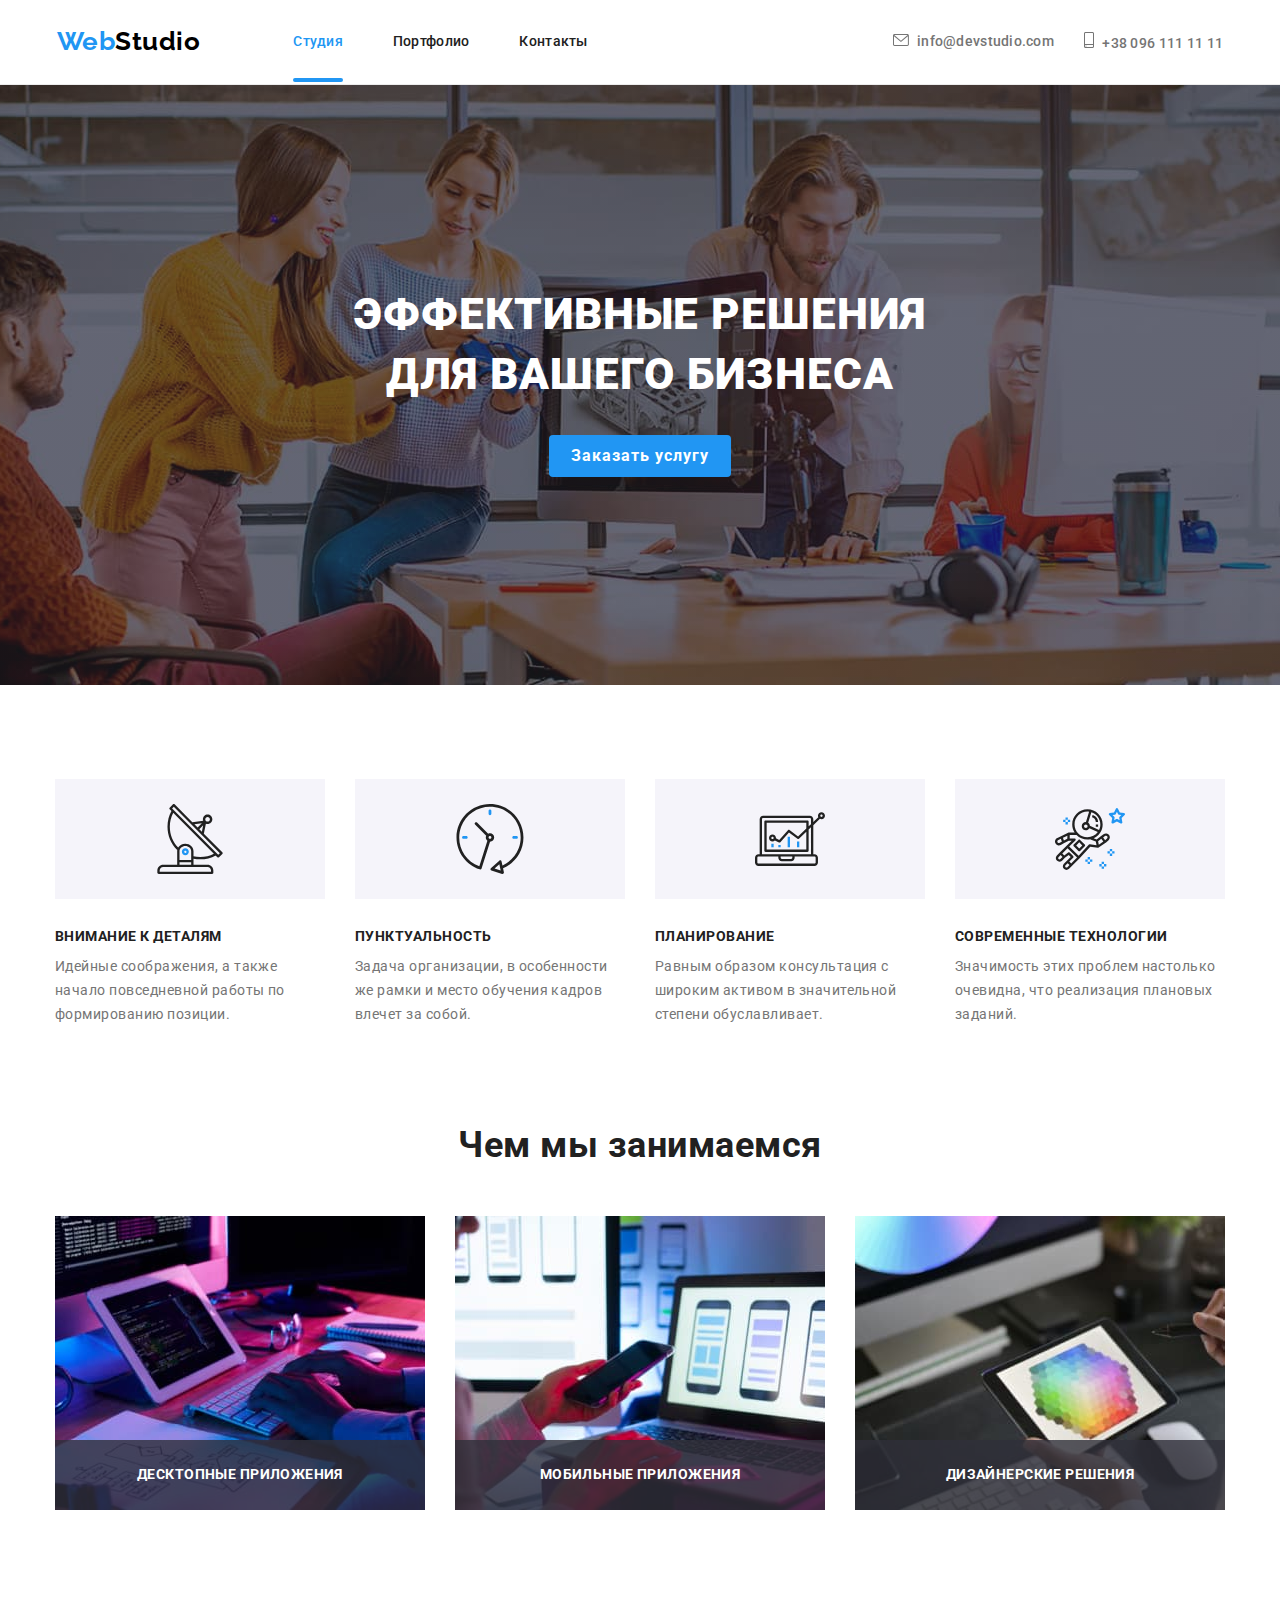
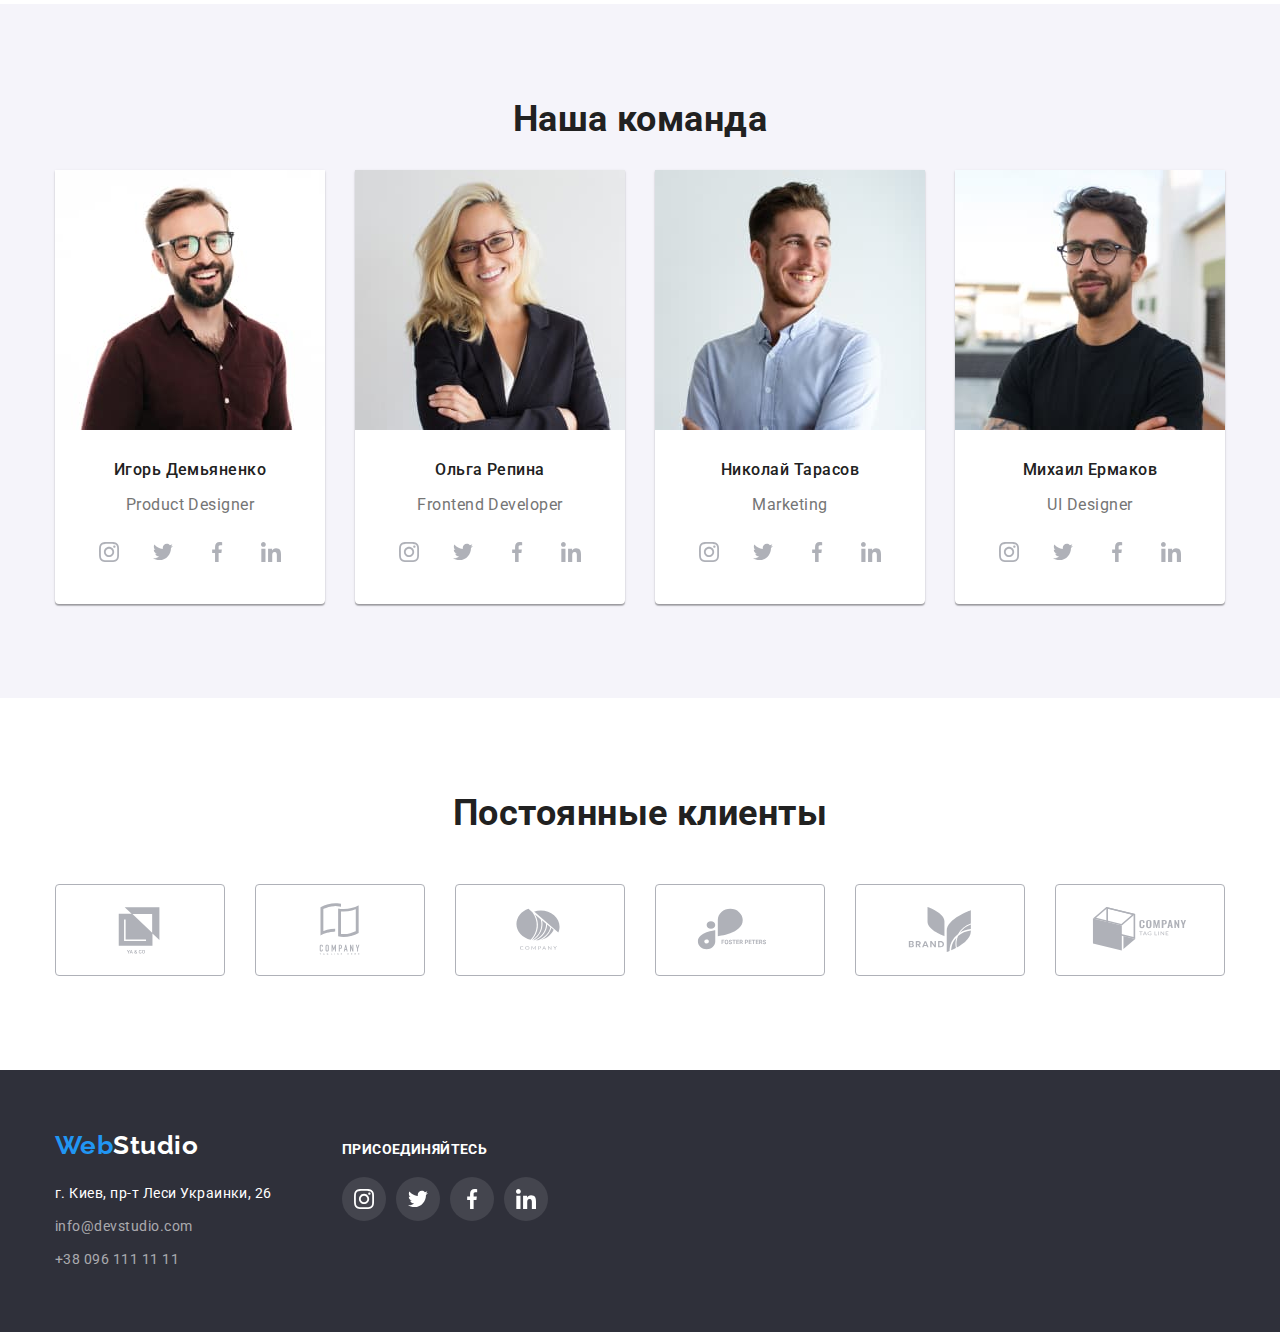
==== index.html @ 5e6d11ba "Клонирует файлы" ====
<!DOCTYPE html>
<html lang="ru">
  <head>
    <meta charset="UTF-8" />
    <meta http-equiv="X-UA-Compatible" content="IE=edge" />
    <meta name="viewport" content="width=device-width, initial-scale=1.0" />
    <title>Document</title>
    <link rel="preconnect" href="https://fonts.gstatic.com" />
    <link
      href="https://fonts.googleapis.com/css2?family=Raleway:wght@700&family=Roboto:wght@400;500;700;900&display=swap"
      rel="stylesheet"
    />
    <!--<link rel="stylesheet" href="https://cdnjs.com/libraries/modern-normalize ">-->
    <link
      rel="stylesheet"
      href="https://cdnjs.cloudflare.com/ajax/libs/modern-normalize/1.0.0/modern-normalize.min.css"
    />
    <link rel="stylesheet" href="./css/styles.css" />
  </head>
  <body>
    <!-- Шапка сайта -->
    <header class="header">
      <div class="container main-nav">
        <nav class="main-nav">
          <a href="./index.html" class="logo header-logo"
            >Web<span class="accent">Studio</span>
          </a>
          <ul class="site-nav list">
            <li class="item">
              <a href="./index.html" class="link nav-top current">Студия</a>
            </li>
            <li class="item">
              <a href="./portfolio.html" class="link nav-top">Портфолио</a>
            </li>
            <li class="item"><a href="" class="link nav-top">Контакты</a></li>
          </ul>
        </nav>
        <ul class="site-contacts list">
          <li class="item contacts-link">
            <a href="mailto:info@devstudio.com" class="link nav-top">
              <svg class="icon-mail">
                <use
                  href="./images/icons/symbol-defs.svg#icon-envelopehover"
                ></use>
              </svg>
              info@devstudio.com
            </a>
          </li>
          <li class="item contacts-link">
            <a href="tel:+380961111111" class="link nav-top">
              <svg class="icon-phone">
                <use
                  href="./images/icons/symbol-defs.svg#icon-smartphone"
                ></use>
              </svg>
              +38 096 111 11 11</a
            >
          </li>
        </ul>
      </div>
    </header>

    <main>
      <!-- Главная секция - Блок "Герой"  -->
      <section class="hero overlay">
        <div class="container">
          <h1 class="hero-title">
            Эффективные решения <br />
            для вашего бизнеса
          </h1>
          <button data-modal-open type="button" class="button primary pointer">
            Заказать услугу
          </button>
        </div>
      </section>

      <!-- Особенности - заголовок h2 спрятать-->
      <section class="section">
        <div class="container">
          <h2 class="section-title visually-hidden">Особенности</h2>
          <ul class="features-list list">
            <li class="features-item">
              <div class="features-content">
                <div class="features-svg">
                  <svg class="features-icon">
                    <use
                      href="./images/icons/symbol-defs.svg#icon-antenna1"
                    ></use>
                  </svg>
                </div>
                <div class="features-list-text">
                  <h3 class="title">Внимание к деталям</h3>
                  <p class="specialty">
                    Идейные соображения, а также начало повседневной работы по
                    формированию позиции.
                  </p>
                </div>
              </div>
            </li>
            <li class="features-item">
              <div class="features-content">
                <div class="features-svg">
                  <svg class="features-icon">
                    <use
                      href="./images/icons/symbol-defs.svg#icon-clock1"
                    ></use>
                  </svg>
                </div>
                <div class="features-list-text">
                  <h3 class="title">Пунктуальность</h3>
                  <p class="specialty">
                    Задача организации, в особенности же рамки и место обучения
                    кадров влечет за собой.
                  </p>
                </div>
              </div>
            </li>
            <li class="features-item">
              <div class="features-content">
                <div class="features-svg">
                  <svg class="features-icon">
                    <use
                      href="./images/icons/symbol-defs.svg#icon-diagram1"
                    ></use>
                  </svg>
                </div>
                <div class="features-list-text">
                  <h3 class="title">Планирование</h3>
                  <p class="specialty">
                    Равным образом консультация с широким активом в значительной
                    степени обуславливает.
                  </p>
                </div>
              </div>
            </li>
            <li class="features-item">
              <div class="features-content">
                <div class="features-svg">
                  <svg class="features-icon">
                    <use
                      href="./images/icons/symbol-defs.svg#icon-astronaut"
                    ></use>
                  </svg>
                </div>
                <div class="features-list-text">
                  <h3 class="title">Современные технологии</h3>
                  <p class="specialty">
                    Значимость этих проблем настолько очевидна, что реализация
                    плановых заданий.
                  </p>
                </div>
              </div>
            </li>
          </ul>
        </div>
      </section>

      <!-- Чем мы занимаемся   -->

      <section class="section section-works">
        <div class="container">
          <h2 class="section-title works">Чем мы занимаемся</h2>
          <ul class="list flex-item">
            <li class="flex-item picture">
              <div class="works-thumb">
                <img
                  src="./images/box1.jpg"
                  alt="Вид сайта на ПК"
                  width="370"
                />
                <div class="works-caption">
                  <p class="works-text">Десктопные приложения</p>
                </div>
              </div>
            </li>
            <li class="flex-item picture">
              <div class="works-thumb">
                <img
                  src="./images/box2.jpg"
                  alt="Разработка мобильного приложения"
                  width="370"
                />
                <div class="works-caption">
                  <p class="works-text">Мобильные приложения</p>
                </div>
              </div>
            </li>
            <li class="flex-item picture">
              <div class="works-thumb">
                <img
                  src="./images/box3.jpg"
                  alt="Вид сайта на планшете"
                  width="370"
                />
                <div class="works-caption">
                  <p class="works-text">Дизайнерские решения</p>
                </div>
              </div>
            </li>
          </ul>
        </div>
      </section>

      <!-- Наша команда -->
      <section class="team section">
        <div class="container">
          <h2 class="section-title team">Наша команда</h2>
          <ul class="master list flex-item">
            <li class="team-border">
              <div>
                <img
                  class="flex-item picture"
                  src="./images/img1.jpg"
                  alt="Игорь Демьяненко"
                  width="270"
                />
                <div class="team-text">
                  <h3 class="list">Игорь Демьяненко</h3>
                  <p class="master-post">Product Designer</p>
                </div>
                <div>
                  <ul class="socials-icons">
                    <li class="list socials-icons-item">
                      <a href="" class="socials-icons-link"
                        ><svg class="socials-icons-svg">
                          <use
                            href="./images/icons/symbol-defs.svg#icon-instagram"
                          ></use>
                        </svg>
                      </a>
                    </li>
                    <li class="list socials-icons-item">
                      <a href="" class="socials-icons-link"
                        ><svg class="socials-icons-svg">
                          <use
                            href="./images/icons/symbol-defs.svg#icon-twitter"
                          ></use>
                        </svg>
                      </a>
                    </li>
                    <li class="list socials-icons-item">
                      <a href="" class="socials-icons-link"
                        ><svg class="socials-icons-svg">
                          <use
                            href="./images/icons/symbol-defs.svg#icon-facebook"
                          ></use>
                        </svg>
                      </a>
                    </li>
                    <li class="list socials-icons-item">
                      <a href="" class="socials-icons-link"
                        ><svg class="socials-icons-svg">
                          <use
                            href="./images/icons/symbol-defs.svg#icon-linkedin"
                          ></use>
                        </svg>
                      </a>
                    </li>
                  </ul>
                </div>
              </div>
            </li>
            <li class="team-border">
              <div>
                <img
                  class="flex-item picture"
                  src="./images/img2.jpg"
                  alt="Ольга Репина"
                  width="270"
                />
                <div class="team-text">
                  <h3 class="list">Ольга Репина</h3>
                  <p class="master-post">Frontend Developer</p>
                </div>
                <div>
                  <ul class="socials-icons">
                    <li class="list socials-icons-item">
                      <a href="" class="socials-icons-link"
                        ><svg class="socials-icons-svg">
                          <use
                            href="./images/icons/symbol-defs.svg#icon-instagram"
                          ></use>
                        </svg>
                      </a>
                    </li>
                    <li class="list socials-icons-item">
                      <a href="" class="socials-icons-link"
                        ><svg class="socials-icons-svg">
                          <use
                            href="./images/icons/symbol-defs.svg#icon-twitter"
                          ></use>
                        </svg>
                      </a>
                    </li>
                    <li class="list socials-icons-item">
                      <a href="" class="socials-icons-link"
                        ><svg class="socials-icons-svg">
                          <use
                            href="./images/icons/symbol-defs.svg#icon-facebook"
                          ></use>
                        </svg>
                      </a>
                    </li>
                    <li class="list socials-icons-item">
                      <a href="" class="socials-icons-link"
                        ><svg class="socials-icons-svg">
                          <use
                            href="./images/icons/symbol-defs.svg#icon-linkedin"
                          ></use>
                        </svg>
                      </a>
                    </li>
                  </ul>
                </div>
              </div>
            </li>
            <li class="team-border">
              <div>
                <img
                  class="flex-item picture"
                  src="./images/img3.jpg"
                  alt="Николай Тарасов"
                  width="270"
                />
                <div class="team-text">
                  <h3 class="list">Николай Тарасов</h3>
                  <p class="master-post">Marketing</p>
                </div>
                <div>
                  <ul class="socials-icons">
                    <li class="list socials-icons-item">
                      <a href="" class="socials-icons-link"
                        ><svg class="socials-icons-svg">
                          <use
                            href="./images/icons/symbol-defs.svg#icon-instagram"
                          ></use>
                        </svg>
                      </a>
                    </li>
                    <li class="list socials-icons-item">
                      <a href="" class="socials-icons-link"
                        ><svg class="socials-icons-svg">
                          <use
                            href="./images/icons/symbol-defs.svg#icon-twitter"
                          ></use>
                        </svg>
                      </a>
                    </li>
                    <li class="list socials-icons-item">
                      <a href="" class="socials-icons-link"
                        ><svg class="socials-icons-svg">
                          <use
                            href="./images/icons/symbol-defs.svg#icon-facebook"
                          ></use>
                        </svg>
                      </a>
                    </li>
                    <li class="list socials-icons-item">
                      <a href="" class="socials-icons-link"
                        ><svg class="socials-icons-svg">
                          <use
                            href="./images/icons/symbol-defs.svg#icon-linkedin"
                          ></use>
                        </svg>
                      </a>
                    </li>
                  </ul>
                </div>
              </div>
            </li>
            <li class="team-border">
              <div>
                <img
                  class="flex-item picture"
                  src="./images/img4.jpg"
                  alt="Михаил Ермаков"
                  width="270"
                />
                <div class="team-text">
                  <h3 class="list">Михаил Ермаков</h3>
                  <p class="master-post">UI Designer</p>
                </div>
                <div>
                  <ul class="socials-icons">
                    <li class="list socials-icons-item">
                      <a href="" class="socials-icons-link"
                        ><svg class="socials-icons-svg">
                          <use
                            href="./images/icons/symbol-defs.svg#icon-instagram"
                          ></use>
                        </svg>
                      </a>
                    </li>
                    <li class="list socials-icons-item">
                      <a href="" class="socials-icons-link"
                        ><svg class="socials-icons-svg">
                          <use
                            href="./images/icons/symbol-defs.svg#icon-twitter"
                          ></use>
                        </svg>
                      </a>
                    </li>
                    <li class="list socials-icons-item">
                      <a href="" class="socials-icons-link"
                        ><svg class="socials-icons-svg">
                          <use
                            href="./images/icons/symbol-defs.svg#icon-facebook"
                          ></use>
                        </svg>
                      </a>
                    </li>
                    <li class="list socials-icons-item">
                      <a href="" class="socials-icons-link"
                        ><svg class="socials-icons-svg">
                          <use
                            href="./images/icons/symbol-defs.svg#icon-linkedin"
                          ></use>
                        </svg>
                      </a>
                    </li>
                  </ul>
                </div>
              </div>
            </li>
          </ul>
        </div>
      </section>
    </main>

    <!-- Постоянные клиенты-->

    <section class="section">
      <div class="container">
        <h2 class="section-title clients">Постоянные клиенты</h2>
        <ul class="clients-list">
          <li class="list clients-company">
            <a
              href=""
              class="company-img"
              target="_blank"
              rel="noopener noreferrer"
            >
              <svg class="clients-svg" width="41" height="47">
                <use href="./images/icons/symbol-defs.svg#icon-logo1"></use>
              </svg>
            </a>
          </li>
          <li class="list clients-company">
            <a
              href=""
              class="company-img"
              target="_blank"
              rel="noopener noreferrer"
            >
              <svg class="clients-svg" width="40" height="52">
                <use href="./images/icons/symbol-defs.svg#icon-logo2"></use>
              </svg>
            </a>
          </li>
          <li class="list clients-company">
            <a
              href=""
              class="company-img"
              target="_blank"
              rel="noopener noreferrer"
            >
              <svg class="clients-svg" width="43" height="41">
                <use href="./images/icons/symbol-defs.svg#icon-logo3"></use>
              </svg>
            </a>
          </li>
          <li class="list clients-company">
            <a
              href=""
              class="company-img"
              target="_blank"
              rel="noopener noreferrer"
            >
              <svg class="clients-svg" width="84" height="40">
                <use href="./images/icons/symbol-defs.svg#icon-logo4"></use>
              </svg>
            </a>
          </li>
          <li class="list clients-company">
            <a
              href=""
              class="company-img"
              target="_blank"
              rel="noopener noreferrer"
            >
              <svg class="clients-svg" width="62" height="45">
                <use href="./images/icons/symbol-defs.svg#icon-logo5"></use>
              </svg>
            </a>
          </li>
          <li class="list clients-company">
            <a
              href=""
              class="company-img"
              target="_blank"
              rel="noopener noreferrer"
            >
              <svg class="clients-svg" width="93" height="43">
                <use href="./images/icons/symbol-defs.svg#icon-logo6"></use>
              </svg>
            </a>
          </li>
        </ul>
      </div>
    </section>

    <!-- Подвал -->

    <footer class="page-footer">
      <div class="container footer-content">
        <div>
          <a href="./index.html" class="logo"
            >Web<span class="address-accent">Studio</span>
          </a>
          <address>
            <ul class="list footer-list">
              <li class="address-list">
                <p class="address-location">г. Киев, пр-т Леси Украинки, 26</p>
              </li>
              <li class="address-list">
                <a href="mailto:info@devstudio.com" class="address-contacts"
                  >info@devstudio.com
                </a>
              </li>
              <li class="address-list">
                <a href="tel:+380961111111" class="address-contacts"
                  >+38 096 111 11 11
                </a>
              </li>
            </ul>
          </address>
        </div>
        <div class="footer-socials">
          <h2 class="footer-socials-top">Присоединяйтесь</h2>
          <ul class="socials-icons footer-socials-icons">
            <li class="list socials-icons-item">
              <a href="" class="socials-icons-link footer-radius">
                <svg
                  class="socials-icons-svg socials-color"
                  width="20"
                  height="20"
                >
                  <use
                    href="./images/icons/symbol-defs.svg#icon-instagram"
                  ></use>
                </svg>
              </a>
            </li>
            <li class="list socials-icons-item">
              <a href="" class="socials-icons-link footer-radius"
                ><svg class="socials-icons-svg socials-color">
                  <use href="./images/icons/symbol-defs.svg#icon-twitter"></use>
                </svg>
              </a>
            </li>
            <li class="list socials-icons-item">
              <a href="" class="socials-icons-link footer-radius"
                ><svg class="socials-icons-svg socials-color">
                  <use
                    href="./images/icons/symbol-defs.svg#icon-facebook"
                  ></use>
                </svg>
              </a>
            </li>
            <li class="list socials-icons-item">
              <a href="" class="socials-icons-link footer-radius"
                ><svg class="socials-icons-svg socials-color">
                  <use
                    href="./images/icons/symbol-defs.svg#icon-linkedin"
                  ></use>
                </svg>
              </a>
            </li>
          </ul>
        </div>
      </div>
    </footer>
    <div class="backdrop is-hidden" data-modal>
      <div class="modal">
        <button class="modal-close" data-modal-close type="button">
          <svg class="modal-icon" width="18px" height="18px">
            <use
              href="./images/icons/symbol-defs.svg#icon-acloseblack18dp"
            ></use>
          </svg>
        </button>
      </div>
    </div>
    <script src="./js/modal.js"></script>
  </body>
</html>
---- css/styles.css ----
:root {
  --primary-text-color: #757575;
  --section-title-color: #212121;
  --accent-color: #2196f3;
  --button-text-color: #ffffff;
  --dark-accent-color: #000000;
  --white-accent-color: #ffffff;

  --grey-bcg-cl: #c4c4c4;
  --button-bcg-cl: #f5f4fa;
  --team-bcg-cl: #f5f4fa;
  --dark-bcg-cl: #2f303a;

  --border-main-cl: rgba(236, 236, 236, 1);

  --backdrop-color: rgba(0, 0, 0, 0.2);
  --modal-color: #ffffff;

  --animation: 250ms cubic-bezier(0.4, 0, 0.2, 1);
}

/* Стили для index.html */
body {
  /*padding-top: 80px;*/

  color: var(--primary-text-color);

  font-family: Roboto, sans-serif;
  letter-spacing: 0.03em;
}

img {
  display: block;
  max-width: 100%;
  height: auto;
}

.header {
  /*position: fixed;
  width: 100%;
  top: 0;
  left: 0;
  min-height: 80px;
  z-index: 100;*/

  border-bottom: 1px solid var(--border-main-cl);
}

.container {
  width: 1200px;
  padding-left: 15px;
  padding-right: 15px;
  margin-left: auto;
  margin-right: auto;
}

.main-nav {
  display: flex;
  align-items: center;
  justify-content: center;
}

.site-nav {
  display: flex;
}

.site-nav .list {
  display: flex;
  align-items: center;
}

.link {
  padding-top: 32px;
  padding-bottom: 32px;

  transition: color var(--animation);
}

.link:not(:last-child) {
  padding-left: 50px;
  padding-right: 50px;
}

.current {
  text-decoration: none;
  color: currentColor;

  position: relative;
}

.current::after {
  content: "";
  display: block;
  width: 100%;
  height: 4px;
  background-color: rgba(33, 150, 243, 1);
  border-radius: 2px;

  position: absolute;
  left: 0;
  bottom: 0;

  opacity: 1;

  transition: opacity var(--animation);
}

.list {
  list-style: none;
  padding: 0;
  margin: 0;
}

.logo {
  font-family: Raleway, sans-serif;
  font-weight: 700;
  font-size: 26px;
  line-height: 1.19;
  text-decoration: none;
}

.logo,
.site-nav .link:hover,
.site-nav .link:focus,
.site-nav .link.current,
.site-contacts .link:hover,
.site-contacts .link:focus,
.address-contacts:hover,
.address-contacts:focus {
  color: var(--accent-color);
}

.accent {
  color: var(--dark-accent-color);
}

.header-logo {
  display: block;
  padding-top: 24px;
  padding-bottom: 25px;
}

.nav-top {
  display: block;
}

/* Site nav */

.site-nav .item:not(:last-child) {
  margin-right: 50px;
}

.site-nav {
  margin-left: 93px;
  margin-right: 305px;
}

.site-nav .link {
  color: var(--section-title-color);

  letter-spacing: 0.02em;
  font-weight: 500;
  font-size: 14px;
  line-height: 1.14;
  text-decoration: none;
}

/* Site-contacts */

.site-contacts {
  display: flex;
  align-items: center;
  justify-content: center;
}

.site-contacts .link {
  padding-top: 32px;
  padding-bottom: 32px;
  color: var(--primary-text-color);

  letter-spacing: 0.02em;
  font-weight: 500;
  font-size: 14px;
  line-height: 1.14;
  text-decoration: none;
}

.site-contacts .item:not(:last-child) {
  margin-right: 30px;
}

.contacts-link {
  color: var(--primary-text-color);
}
.contacts-link:hover,
.contacts-link:focus {
  fill: var(--accent-color);
}

.icon-mail {
  display: inline-flex;
  align-items: center;
  text-decoration: none;
  width: 16px;
  height: 12px;
  margin-right: 5px;
  cursor: pointer;
  background-size: contain;
  fill: currentColor;
}

.icon-phone {
  display: inline-flex;
  align-items: center;
  text-decoration: none;
  cursor: pointer;
  width: 10px;
  height: 16px;
  margin-right: 5px;
  background-size: contain;
  fill: currentColor;
}

/* Hero */

.overlay {
  max-width: 1600px;
  height: 600px;

  margin-left: auto;
  margin-right: auto;
  padding-top: 200px;
  padding-bottom: 200px;
  background-image: linear-gradient(
      rgba(47, 48, 58, 0.4),
      rgba(47, 48, 58, 0.4)
    ),
    url("../images/heroj.jpg");

  background-repeat: no-repeat;
  background-position: center;
  background-size: cover;
}

.hero {
  background-color: var(--grey-bcg-cl);

  letter-spacing: 0.06em;
  text-align: center;
}

.hero-title {
  margin-top: 0px;
  margin-bottom: 30px;

  color: var(--white-accent-color);

  font-weight: 900;
  font-size: 44px;
  line-height: 1.36;
  text-transform: uppercase;
}
/* Section */

.section {
  padding-top: 94px;
  padding-bottom: 94px;
}

.title {
  margin-bottom: 10px;
}

.section-title {
  margin-top: 0;
  color: var(--section-title-color);

  font-weight: 700;
  font-size: 36px;
  line-height: 1.17;
}

/* Features */

.features-list {
  display: flex;
}

.features-item {
  width: 270px;
  height: 251px;
}

.features-svg {
  display: flex;
  align-items: center;
  justify-content: center;

  width: 270px;
  height: 120px;

  background-color: var(--button-bcg-cl);
}

.features-icon {
  width: 70px;
  height: 70px;

  border-radius: 4px;
  fill: rgba(245, 244, 250, 1);
  background-size: 70px;
  background-repeat: no-repeat;
  background-position: center;
}

.features-list-text {
  margin-top: 30px;
}

.features-item:not(:last-child) {
  margin-right: 30px;
}

.features-list .title {
  color: var(--section-title-color);
}

.section .title {
  margin-top: 0px;
  margin-bottom: 10px;

  font-weight: 700;
  font-size: 14px;
  line-height: 1.14;
  text-transform: uppercase;
}
.section .specialty {
  margin-top: 0px;
  margin-bottom: 0px;
  font-size: 14px;
  line-height: 1.71;
}

.visually-hidden {
  position: absolute !important;
  clip: rect(1px 1px 1px 1px);
  clip: rect(1px, 1px, 1px, 1px);
  padding: 0 !important;
  border: 0 !important;
  height: 1px !important;
  width: 1px !important;
  overflow: hidden;
}

/* Чем мы занимаемся */

.flex-item {
  display: flex;

  margin-top: 0;
  margin-bottom: 0;
}

.flex-item:not(:last-child) {
  margin-right: 30px;
}

.section-works {
  padding-top: 0;
}

.works {
  text-align: center;
  margin-bottom: 50px;
}

.works-thumb {
  position: relative;
}

.works-caption {
  position: absolute;
  display: flex;
  align-items: center;
  justify-content: center;
  bottom: 0;
  width: 370px;
  height: 70px;
  font-weight: bold;
  font-size: 14px;
  line-height: 1.14;
  text-align: center;
  letter-spacing: 0.03em;
  text-transform: uppercase;

  color: var(--white-accent-color);
  background-color: rgba(47, 48, 58, 0.8);
}

.works-text {
  margin: 0;
}

/* Team */

.team {
  text-align: center;
  background-color: var(--team-bcg-cl);
}

.master .list {
  text-align: center;
  margin-bottom: 10px;

  color: var(--section-title-color);

  font-weight: 500;
  font-size: 16px;
  line-height: 1.19;
}

.master-post {
  text-align: center;

  font-size: 16px;
  line-height: 1.19;
}

.team-border {
  margin-right: 30px;
  box-shadow: 0px 1px 3px rgba(0, 0, 0, 0.12), 0px 1px 1px rgba(0, 0, 0, 0.14),
    0px 2px 1px rgba(0, 0, 0, 0.2);
  border-radius: 0px 0px 4px 4px;
  border-top: transparent;
  background-color: var(--white-accent-color);
}

.team-border:last-child {
  margin-right: 0px;
}

.team-text {
  padding-top: 30px;
}

.socials-icons {
  display: flex;
  align-items: center;
  justify-content: center;
  padding: 0;
  margin-bottom: 30px;
  margin-right: 32px;
  margin-left: 32px;
}

.socials-icons-item {
  margin-right: 10px;
}

.socials-icons-item:last-child {
  margin-right: 0;
}
.socials-icons-link {
  display: flex;
  align-items: center;
  justify-content: center;

  width: 44px;
  height: 44px;
}

.socials-icons-link:hover,
.socials-icons-link:focus {
  border-radius: 50%;
  background-color: var(--accent-color);
}

.socials-icons-svg {
  width: 20px;
  height: 20px;
  fill: rgba(175, 177, 184, 1);

  transition: background-color var(--animation);
}

.socials-icons-link:hover .socials-icons-svg,
.socials-icons-link:focus .socials-icons-svg {
  fill: var(--white-accent-color);
  background-color: var(--accent-color);
}

.list .socials-icons-item {
  margin-bottom: 0;
}

/* Button */

.button,
.button.primary {
  background-color: var(--accent-color);
}

button {
  border-radius: 4px;
  padding: 10px 32px;
  border: none;

  color: var(--button-text-color);

  min-width: 200px;
  text-align: center;

  transition: background-color var(--animation);
}

.button.primary {
  color: var(--button-text-color);

  letter-spacing: 0.06em;
  font-weight: 700;
  font-size: 16px;
  line-height: 1.87;
}

.pointer {
  cursor: pointer;
}

/*Clients*/

.clients {
  display: flex;
  text-align: center;
  justify-content: center;
  margin-bottom: 50px;
}

.clients-list {
  display: flex;
  padding-left: 0;
  margin-top: 0;
  margin-bottom: 0;
}

.clients-company {
  margin-right: 30px;
}

.clients-company:last-child {
  margin-right: 0;
}

.company-img {
  display: flex;
  align-items: center;
  justify-content: center;
  width: 170px;
  height: 92px;
  border-radius: 4px;
  border: 1px solid rgba(175, 177, 184, 1);
  cursor: pointer;
  color: #afb1b8;

  transition: color var(--animation), border var(--animation);
}

.company-img:hover,
.company-img:focus {
  color: rgba(33, 150, 243, 1);
  border: 1px solid rgba(33, 150, 243, 1);
}

.clients-svg {
  display: inline-flex;
  justify-content: center;
  align-items: center;
  width: 106px;
  height: 60px;
  fill: currentColor;

  transition: background-color var(--animation);
}

.clients-svg:hover,
.clients-svg:focus {
  fill: rgba(33, 150, 243, 1);
}

/* Footer */

footer {
  background-color: var(--dark-bcg-cl);

  font-size: 14px;
  line-height: 1.71;
}

.page-footer {
  padding-top: 60px;
  padding-bottom: 60px;
}

.footer-content {
  display: flex;
  align-items: baseline;
}

.footer-socials {
  display: block;
  align-items: center;
  justify-content: left;
  margin-left: 70px;
}

.footer-socials-icons {
  margin: 0;
}

.footer-radius {
  background-color: rgba(255, 255, 255, 0.1);
  border-radius: 50%;
}

.footer-socials-top {
  margin: 0;
  margin-bottom: 20px;

  font-weight: bold;
  font-size: 14px;
  line-height: 16px;
  letter-spacing: 0.03em;
  text-transform: uppercase;
  color: var(--white-accent-color);
}

.socials-color {
  fill: var(--button-text-color);
}

.footer-list {
  margin-top: 20px;
}

.address-list:not(:last-child) {
  margin-bottom: 9px;
}

.address-location {
  margin-top: 0;
  margin-bottom: 0;
  color: var(--button-text-color);

  font-style: normal;
}

.address-contacts {
  font-style: normal;
  color: rgba(255, 255, 255, 0.6);

  text-decoration: none;

  transition: color var(--animation);
}

.address-accent {
  color: var(--white-accent-color);
}

.backdrop {
  position: fixed;
  top: 0;
  left: 0;
  width: 100%;
  height: 100%;
  overflow: auto;
  background-color: var(--backdrop-color);
  opacity: 1;
  transition: opacity var(--animation);
}

.backdrop.is-hidden {
  opacity: 0;
  pointer-events: none;
}

.modal {
  position: absolute;
  top: 50%;
  left: 50%;
  width: 100%;
  max-width: 528px;
  min-height: 581px;
  transform: translate(-50%, -50%) scale(1);

  background-color: var(--modal-color);
  padding: 40px 30px;
}

.modal-close {
  position: absolute;
  top: 15px;
  right: 15px;
  display: flex;
  justify-content: center;
  align-items: center;
  min-width: 30px;
  height: 30px;
  padding: 0;
  background-color: #ffffff;
  border-radius: 50%;
  border: 1px solid rgba(0, 0, 0, 0.1);
  cursor: pointer;
  box-shadow: 0px 1px 3px rgba(0, 0, 0, 0.12), 0px 1px 1px rgba(0, 0, 0, 0.14),
    0px 2px 1px rgba(0, 0, 0, 0.2);

  outline: none;
  transition: border var(--animation);
}

.modal-icon {
  transition: fill var(--animation);
}

/* Стили для portfolio.html */

.section .filters {
  color: var(--section-title-color);
  background-color: var(--button-bcg-cl);

  font-family: inherit;
  font-weight: 500;
  font-size: 16px;
  line-height: 1.62;
  letter-spacing: 0.03em;
}

.list-button .button-all {
  color: var(--button-text-color);
  background-color: var(--accent-color);
}

.pointer {
  border-radius: 4px;
  padding: 6px 22px;

  min-width: 73px;
  text-align: center;
}

.filters-button {
  display: flex;
  align-items: center;
  justify-content: center;
  margin-top: 0;
  margin-bottom: 50px;
}

.button:hover,
.button:focus {
  color: var(--button-text-color);
  background-color: var(--accent-color);
  border: 1px solid #000000;
  box-sizing: border-box;
  box-shadow: 0px 3px 1px rgba(0, 0, 0, 0.1), 0px 1px 2px rgba(0, 0, 0, 0.08),
    0px 2px 2px rgba(0, 0, 0, 0.12);
  border-radius: 4px;
  border: none;
}

.list-button {
  margin-right: 8px;
}

.list-button:last-child {
  margin-right: 0;
}

.section .caption {
  margin-bottom: 4px;
  font-size: 18px;
  line-height: 2;
  letter-spacing: 0.06em;
}

.section .group {
  margin-top: 0;
  margin-bottom: 0;
  font-size: 16px;
  line-height: 1.87;
  text-decoration: none;
}

/* Наши проекты*/

.projects {
  display: flex;
  flex-wrap: wrap;
}

/*.projects-items-img {
  display: block;
}*/

.projects-card {
  position: relative;
}

.projects-card:hover .projects-description {
  opacity: 1;
  transform: translateY(0);
}

.projects-description {
  position: absolute;
  display: flex;
  align-items: center;
  bottom: 0px;
  left: 0px;
  width: 100%;
  height: 100%;
  padding-left: 24px;
  padding-right: 24px;
  overflow: hidden;
  font-size: 18px;
  line-height: 1.56;

  color: var(--white-accent-color);
  background-color: rgba(33, 150, 243, 0.9);

  opacity: 0;
  transform: translateY(100%);
  transition: transform var(--animation);
}

.projects-paragraph {
  margin: 0;
}

.projects-text {
  padding-top: 20px;
  padding-right: 24px;
  padding-bottom: 20px;
  padding-left: 24px;
  text-decoration: none;
}

.projects-items {
  border: 1px solid rgba(238, 238, 238, 1);
  border-top: transparent;
  margin-right: 30px;
  margin-bottom: 30px;
  width: 370px;
}

.projects-link {
  display: block;
  text-decoration: none;

  transition: box-shadow var(--animation);
}

.group {
  color: var(--primary-text-color);
}

.projects-link:hover,
.projects-link:focus {
  background: #ffffff;
  border: 1px solid #eeeeee;
  box-sizing: border-box;
  box-shadow: 0px 1px 1px rgba(0, 0, 0, 0.12), 0px 4px 4px rgba(0, 0, 0, 0.06),
    1px 4px 6px rgba(0, 0, 0, 0.16);
}

/* flex-basis: calc((100% - 3 * 30px) / 3); */

.projects-items:nth-child(3n) {
  margin-right: 0;
}

.projects-items:nth-last-child(-n + 3) {
  margin-bottom: 0;
}
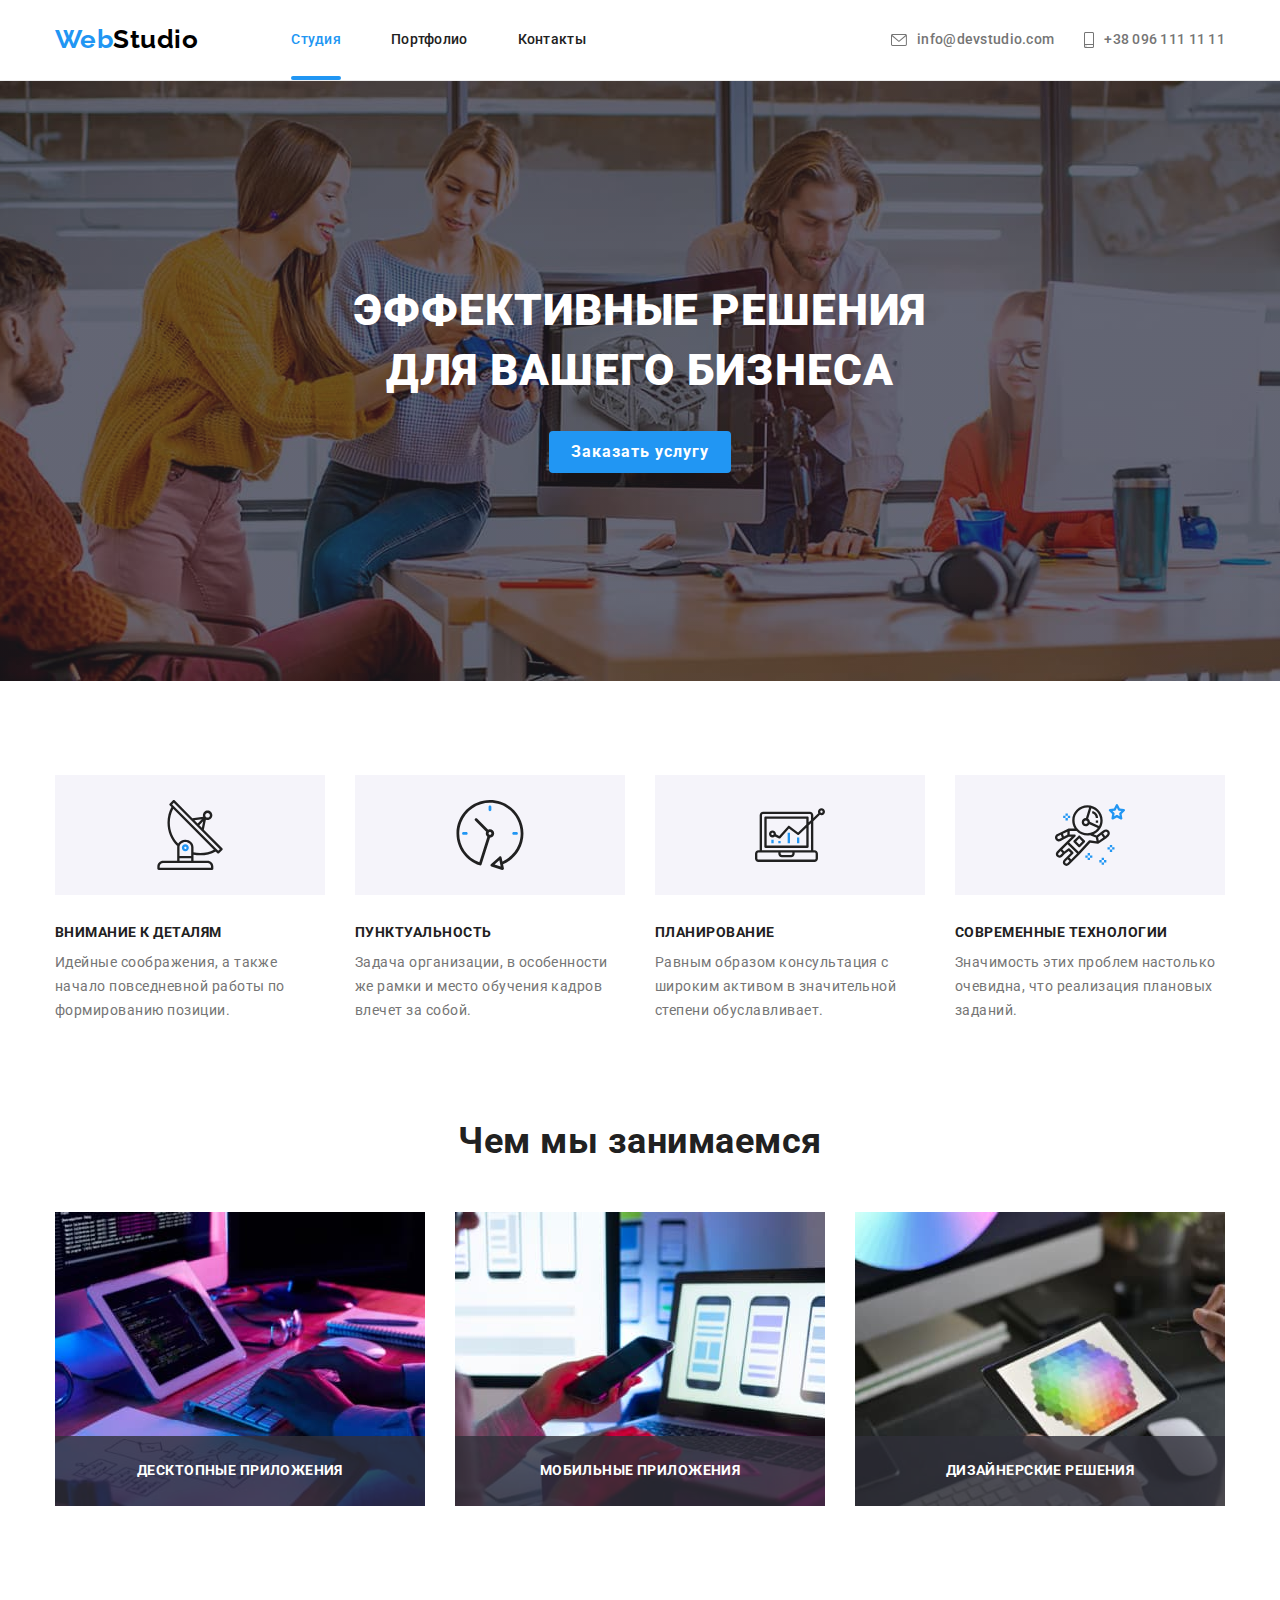
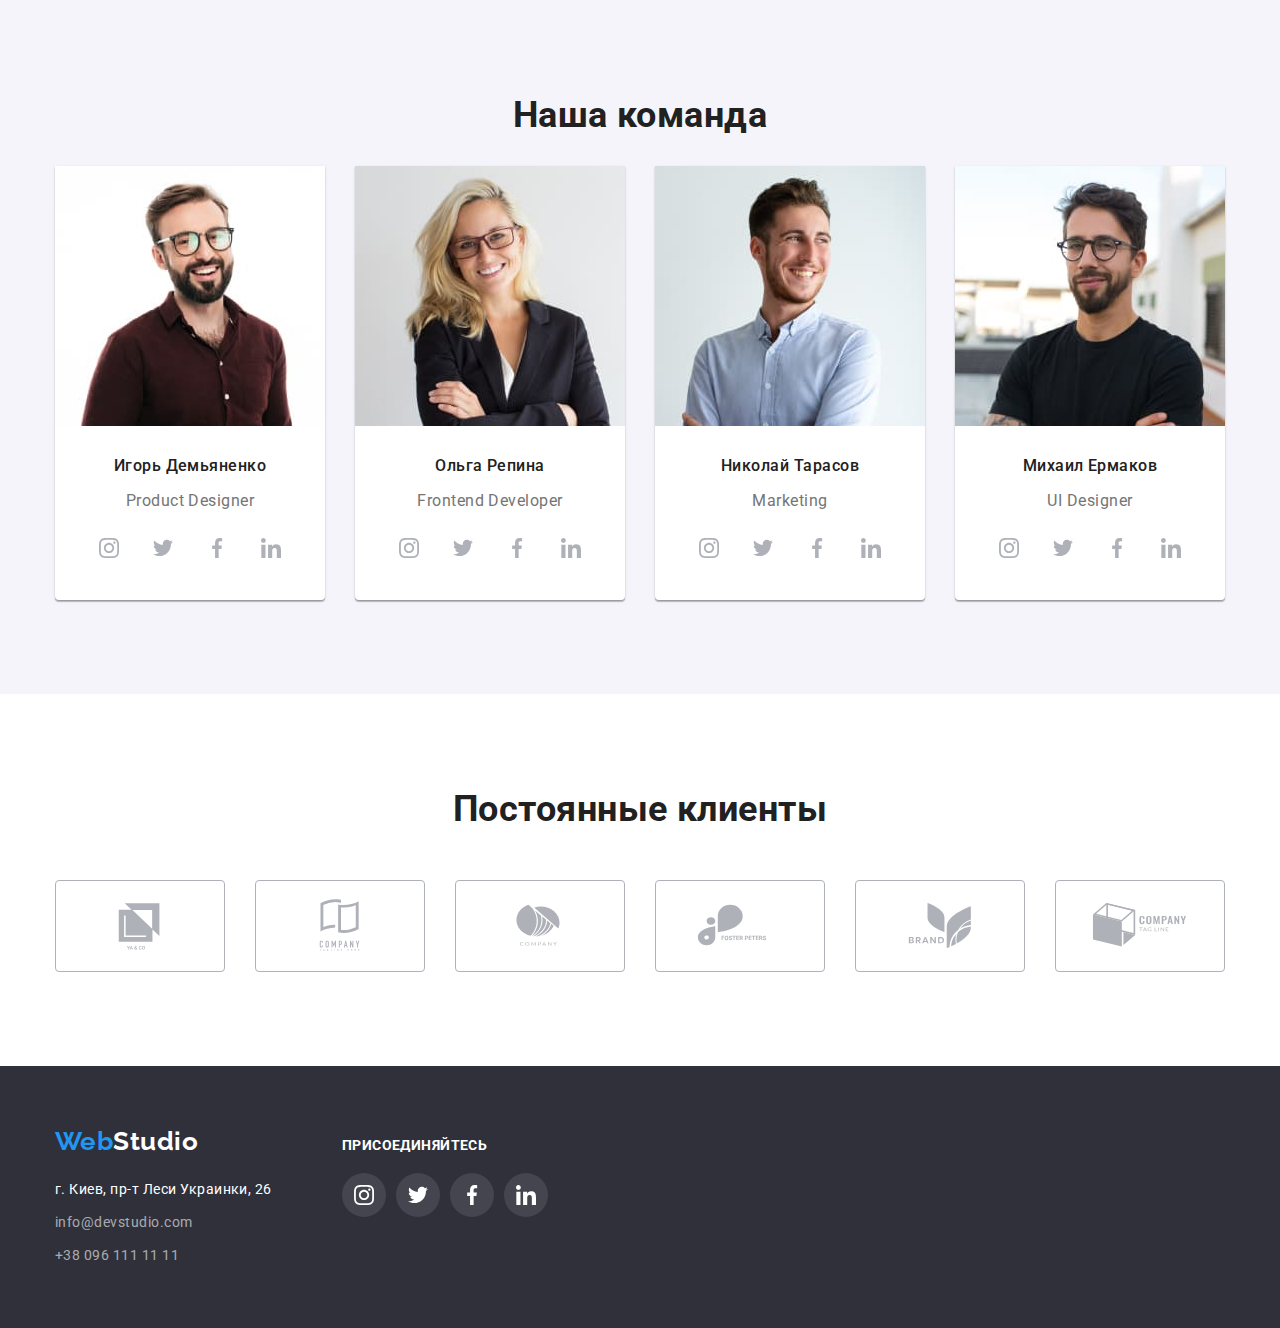
==== commit a7df08df: "Добавляет поля формы" ====
--- a/index.html
+++ b/index.html
@@ -4,7 +4,7 @@
     <meta charset="UTF-8" />
     <meta http-equiv="X-UA-Compatible" content="IE=edge" />
     <meta name="viewport" content="width=device-width, initial-scale=1.0" />
-    <title>Document</title>
+    <title>WebStudio</title>
     <link rel="preconnect" href="https://fonts.gstatic.com" />
     <link
       href="https://fonts.googleapis.com/css2?family=Raleway:wght@700&family=Roboto:wght@400;500;700;900&display=swap"
@@ -217,8 +217,6 @@
                 <div class="team-text">
                   <h3 class="list">Игорь Демьяненко</h3>
                   <p class="master-post">Product Designer</p>
-                </div>
-                <div>
                   <ul class="socials-icons">
                     <li class="list socials-icons-item">
                       <a href="" class="socials-icons-link"
@@ -271,8 +269,6 @@
                 <div class="team-text">
                   <h3 class="list">Ольга Репина</h3>
                   <p class="master-post">Frontend Developer</p>
-                </div>
-                <div>
                   <ul class="socials-icons">
                     <li class="list socials-icons-item">
                       <a href="" class="socials-icons-link"
@@ -325,8 +321,6 @@
                 <div class="team-text">
                   <h3 class="list">Николай Тарасов</h3>
                   <p class="master-post">Marketing</p>
-                </div>
-                <div>
                   <ul class="socials-icons">
                     <li class="list socials-icons-item">
                       <a href="" class="socials-icons-link"
@@ -379,8 +373,6 @@
                 <div class="team-text">
                   <h3 class="list">Михаил Ермаков</h3>
                   <p class="master-post">UI Designer</p>
-                </div>
-                <div>
                   <ul class="socials-icons">
                     <li class="list socials-icons-item">
                       <a href="" class="socials-icons-link"
@@ -589,6 +581,45 @@
             ></use>
           </svg>
         </button>
+        <div class="modal-cover">
+          <p class="modal-top">Оставьте свои данные, мы вам перезвоним</p>
+          <form class="form" autocomplete="on">
+            <div class="form-field">
+              <label for="name" class="form-label">Имя</label>
+              <input class="form-input" type="text" name="name" id="name" />
+            </div>
+
+            <div class="form-field">
+              <label for="tel" class="form-label">Телефон</label>
+              <input class="form-input" type="tel" name="tel" id="tel" />
+            </div>
+
+            <div class="form-field">
+              <label for="mail" class="form-label">Почта</label>
+              <input class="form-input" type="email" name="mail" id="mail" />
+            </div>
+
+            <div class="form-field">
+              <label for="comment" class="form-label">Комментарий</label>
+              <textarea
+                name="comment"
+                id="comment"
+                rows="10"
+                class="form-comment"
+                placeholder="Введите текст"
+              ></textarea>
+            </div>
+
+            <div class="form-field">
+              <input type="checkbox" name="policy" id="policy" />
+              <label for="policy" class="form-label">
+                Соглашаюсь с рассылкой и принимаю Условия договора
+              </label>
+            </div>
+
+            <button type="submit">Отправить</button>
+          </form>
+        </div>
       </div>
     </div>
     <script src="./js/modal.js"></script>
--- a/css/styles.css
+++ b/css/styles.css
@@ -138,6 +138,7 @@
   display: block;
   padding-top: 24px;
   padding-bottom: 25px;
+  margin-right: auto;
 }
 
 .nav-top {
@@ -152,7 +153,6 @@
 
 .site-nav {
   margin-left: 93px;
-  margin-right: 305px;
 }
 
 .site-nav .link {
@@ -171,9 +171,13 @@
   display: flex;
   align-items: center;
   justify-content: center;
+  margin-left: auto;
 }
 
 .site-contacts .link {
+  display: flex;
+  align-items: center;
+  justify-content: center;
   padding-top: 32px;
   padding-bottom: 32px;
   color: var(--primary-text-color);
@@ -203,7 +207,7 @@
   text-decoration: none;
   width: 16px;
   height: 12px;
-  margin-right: 5px;
+  margin-right: 10px;
   cursor: pointer;
   background-size: contain;
   fill: currentColor;
@@ -216,7 +220,7 @@
   cursor: pointer;
   width: 10px;
   height: 16px;
-  margin-right: 5px;
+  margin-right: 10px;
   background-size: contain;
   fill: currentColor;
 }
@@ -410,7 +414,6 @@
 
 .master .list {
   text-align: center;
-  margin-bottom: 10px;
 
   color: var(--section-title-color);
 
@@ -441,6 +444,9 @@
 
 .team-text {
   padding-top: 30px;
+  padding-right: 32px;
+  padding-bottom: 30px;
+  padding-left: 32px;
 }
 
 .socials-icons {
@@ -448,9 +454,6 @@
   align-items: center;
   justify-content: center;
   padding: 0;
-  margin-bottom: 30px;
-  margin-right: 32px;
-  margin-left: 32px;
 }
 
 .socials-icons-item {
@@ -460,6 +463,7 @@
 .socials-icons-item:last-child {
   margin-right: 0;
 }
+
 .socials-icons-link {
   display: flex;
   align-items: center;
@@ -510,7 +514,8 @@
   min-width: 200px;
   text-align: center;
 
-  transition: background-color var(--animation);
+  transition: background-color var(--animation), color var(--animation),
+    box-shadov var(--animation);
 }
 
 .button.primary {
@@ -721,6 +726,58 @@
   transition: fill var(--animation);
 }
 
+.modal-cover {
+}
+
+.modal-top {
+  margin-top: 0;
+  margin-bottom: 12px;
+  font-weight: bold;
+  font-size: 20px;
+  line-height: 1.1;
+  text-align: center;
+
+  color: #212121;
+}
+
+.form {
+  /*width: 528px;*/
+  margin-left: auto;
+  margin-right: auto;
+}
+
+.form-field {
+  display: flex;
+  flex-direction: column;
+  margin-bottom: 10px;
+}
+
+.form-field label {
+  margin-bottom: 4px;
+}
+
+.form-input {
+  border: 1px solid rgba(33, 33, 33, 0.2);
+  box-sizing: border-box;
+  border-radius: 4px;
+}
+
+textarea {
+  resize: none;
+}
+
+.form-comment {
+  padding: 12px 16px;
+}
+
+.form-field input::placeholder {
+  font-size: 12px;
+  line-height: 1.17;
+  letter-spacing: 0.01em;
+
+  color: rgba(117, 117, 117, 0.5);
+}
+
 /* Стили для portfolio.html */
 
 .section .filters {
@@ -732,6 +789,9 @@
   font-size: 16px;
   line-height: 1.62;
   letter-spacing: 0.03em;
+
+  transition: background-color var(--animation), color var(--animation),
+    box-shadov var(--animation);
 }
 
 .list-button .button-all {
@@ -803,6 +863,7 @@
 
 .projects-card {
   position: relative;
+  overflow: hidden;
 }
 
 .projects-card:hover .projects-description {
@@ -823,7 +884,6 @@
   overflow: hidden;
   font-size: 18px;
   line-height: 1.56;
-
   color: var(--white-accent-color);
   background-color: rgba(33, 150, 243, 0.9);
 
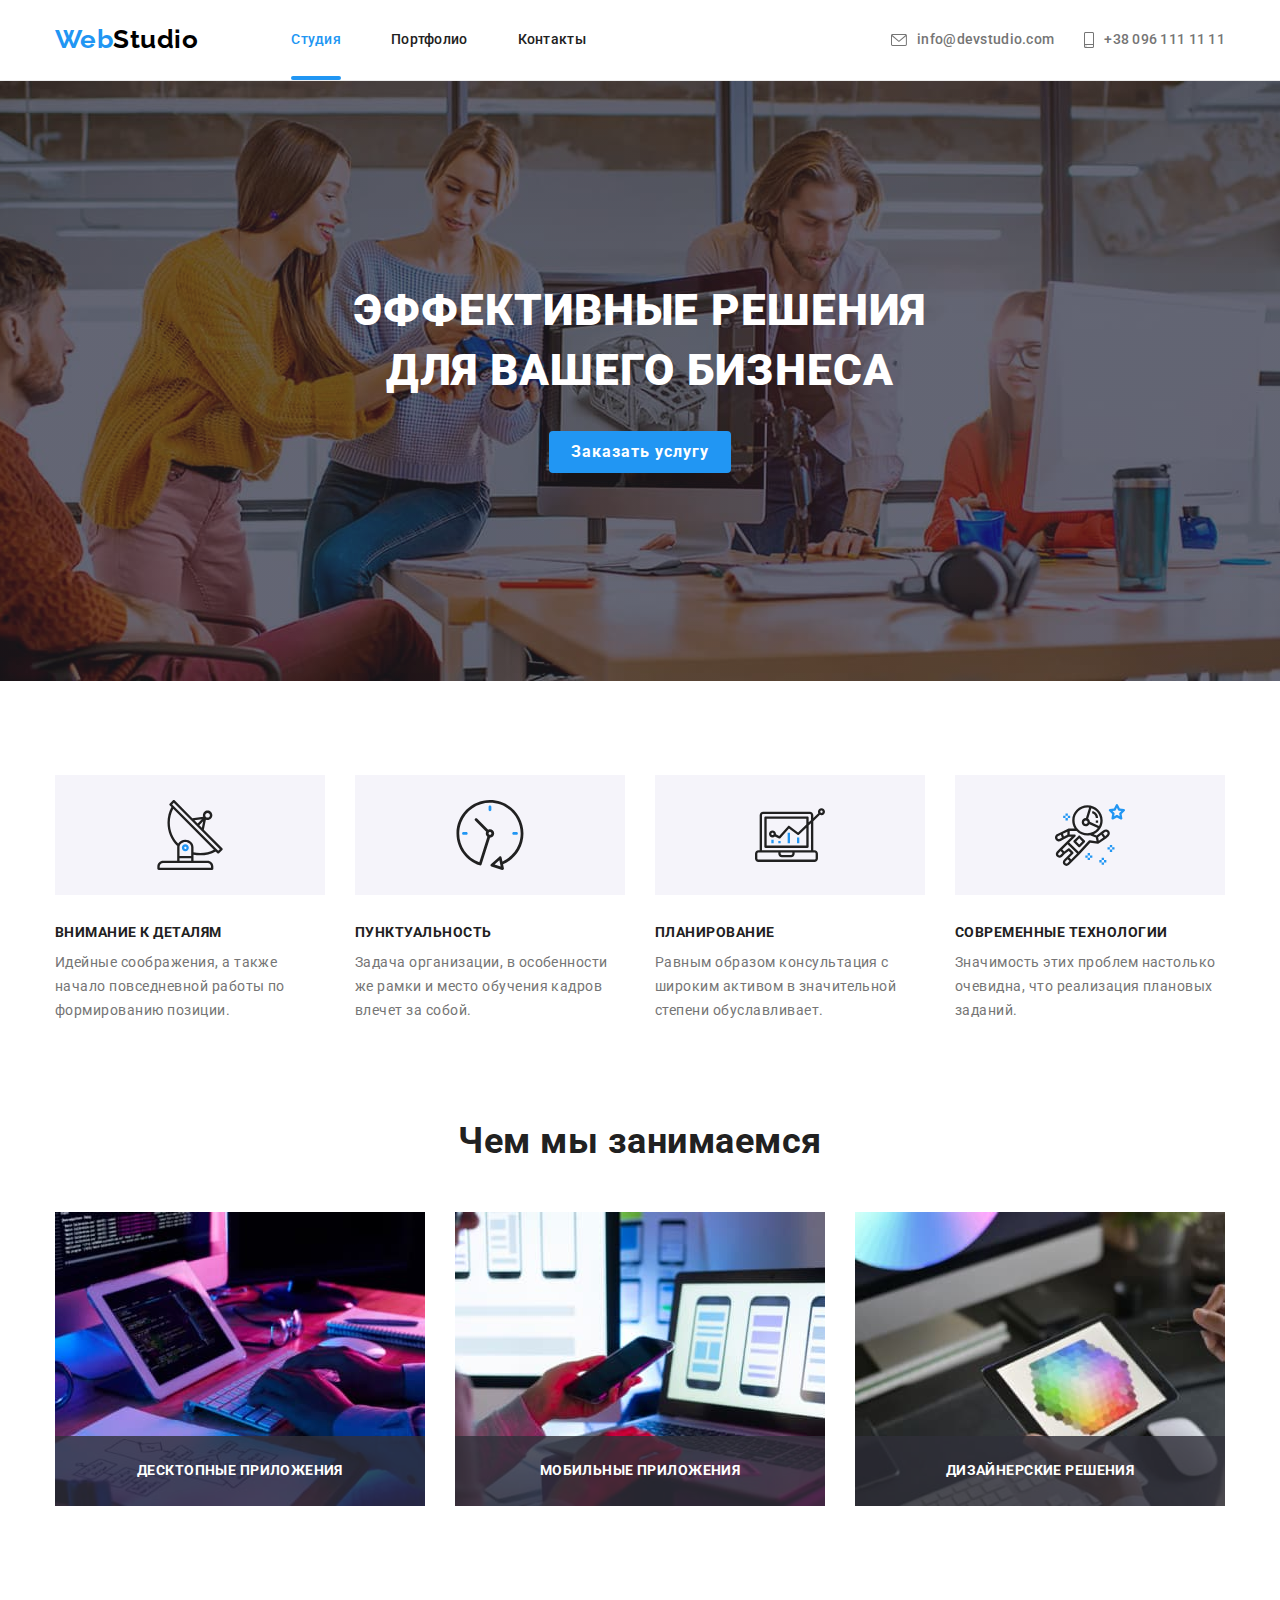
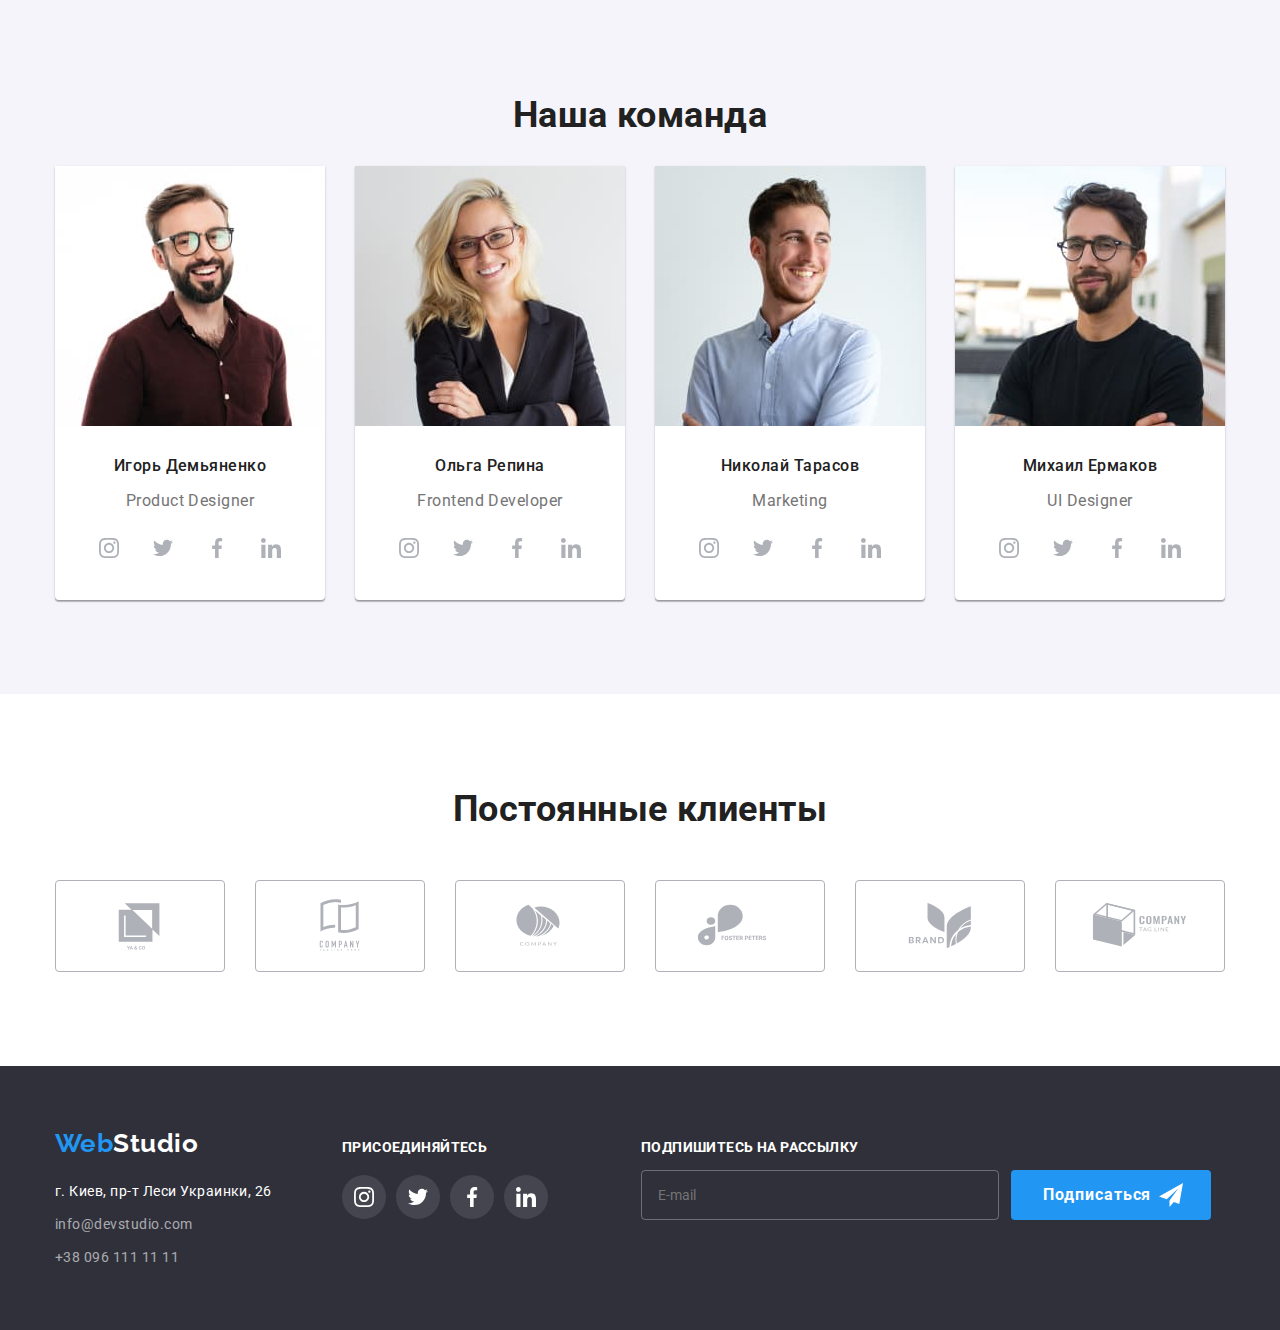
==== commit b3bcf1f2: "Добавляет формы" ====
--- a/index.html
+++ b/index.html
@@ -528,7 +528,7 @@
           </address>
         </div>
         <div class="footer-socials">
-          <h2 class="footer-socials-top">Присоединяйтесь</h2>
+          <p class="footer-socials-top">Присоединяйтесь</p>
           <ul class="socials-icons footer-socials-icons">
             <li class="list socials-icons-item">
               <a href="" class="socials-icons-link footer-radius">
@@ -569,6 +569,29 @@
               </a>
             </li>
           </ul>
+        </div>
+        <div class="footer-form">
+          <p class="footer-title">Подпишитесь на рассылку</p>
+          <form>
+            <div class="footer-label">
+              <label for="mail"></label>
+
+              <input
+                class="footer-mail"
+                type="email"
+                name="mail"
+                id="mail"
+                placeholder="E-mail"
+              />
+
+              <button type="submit" class="button footer-btn">
+                Подписаться
+              </button>
+              <svg class="footer-icon" width="24px" height="24px">
+                <use href="./images/icons/symbol-defs.svg#icon-aiconsend"></use>
+              </svg>
+            </div>
+          </form>
         </div>
       </div>
     </footer>
@@ -586,17 +609,51 @@
           <form class="form" autocomplete="on">
             <div class="form-field">
               <label for="name" class="form-label">Имя</label>
-              <input class="form-input" type="text" name="name" id="name" />
+              <input
+                class="form-input"
+                type="text"
+                name="name"
+                id="name"
+                placeholder=" "
+              />
+              <svg class="form-icon" width="18px" height="18px">
+                <use
+                  href="./images/icons/symbol-defs.svg#icon-apersonblack"
+                ></use>
+              </svg>
             </div>
 
             <div class="form-field">
               <label for="tel" class="form-label">Телефон</label>
-              <input class="form-input" type="tel" name="tel" id="tel" />
+              <input
+                class="form-input"
+                type="tel"
+                name="tel"
+                id="tel"
+                placeholder=" "
+              />
+              <svg class="form-icon" width="18px" height="18px">
+                <use
+                  href="./images/icons/symbol-defs.svg#icon-aphoneblack"
+                ></use>
+              </svg>
             </div>
 
             <div class="form-field">
-              <label for="mail" class="form-label">Почта</label>
-              <input class="form-input" type="email" name="mail" id="mail" />
+              <label class="form-label"
+                >Почта
+                <input
+                  class="form-input"
+                  type="email"
+                  name="mail"
+                  placeholder=" "
+                />
+                <svg class="form-icon" width="18px" height="18px">
+                  <use
+                    href="./images/icons/symbol-defs.svg#icon-aemailblack"
+                  ></use>
+                </svg>
+              </label>
             </div>
 
             <div class="form-field">
@@ -610,14 +667,22 @@
               ></textarea>
             </div>
 
-            <div class="form-field">
-              <input type="checkbox" name="policy" id="policy" />
-              <label for="policy" class="form-label">
-                Соглашаюсь с рассылкой и принимаю Условия договора
+            <div>
+              <label class="checkbox-label">
+                <input class="checkbox" type="checkbox" name="policy" />
+                <span class="checkbox-icon"></span>
+                Соглашаюсь с рассылкой и принимаю
+                <span>
+                  <a class="checkbox-policy" href="">Условия договора</a>
+                </span>
               </label>
             </div>
 
-            <button type="submit">Отправить</button>
+            <div class="modal-botom">
+              <button type="submit" class="button form-button">
+                Отправить
+              </button>
+            </div>
           </form>
         </div>
       </div>
--- a/css/styles.css
+++ b/css/styles.css
@@ -670,6 +670,62 @@
 .address-accent {
   color: var(--white-accent-color);
 }
+.footer-form {
+  margin-left: 93px;
+  
+}
+
+.footer-title {
+  font-weight: bold;
+  font-size: 14px;
+  line-height: 1.14;
+  letter-spacing: 0.03em;
+  text-transform: uppercase;
+
+  color: #ffffff;
+}
+.footer-label {
+  display: flex;
+  align-items: center;
+  justify-content: center;
+  position: relative;
+}
+
+.footer-mail {
+  padding: 15px 16px;
+  margin-right: 12px;
+  width: 358px;
+  height: 50px;
+  background-color: inherit;
+  border: 1px solid rgba(255, 255, 255, 0.3);
+box-sizing: border-box;
+border-shadow (0px 4px 4px rgba(0, 0, 0, 0.15));
+border-radius: 4px;
+}
+
+.footer-icon {
+  position: absolute;
+  top: 13px;
+  right: 28px;
+  fill: var(--button-text-color);
+}
+
+.footer-btn {
+  width: 200px;
+height: 50px;
+font-weight: bold;
+font-size: 16px;
+line-height: 1.87;
+display: flex;
+align-items: center;
+text-align: center;
+letter-spacing: 0.06em;
+cursor: pointer;
+
+color: #FFFFFF;
+}
+
+/* Модальное окно*/
 
 .backdrop {
   position: fixed;
@@ -726,9 +782,6 @@
   transition: fill var(--animation);
 }
 
-.modal-cover {
-}
-
 .modal-top {
   margin-top: 0;
   margin-bottom: 12px;
@@ -741,7 +794,6 @@
 }
 
 .form {
-  /*width: 528px;*/
   margin-left: auto;
   margin-right: auto;
 }
@@ -750,16 +802,34 @@
   display: flex;
   flex-direction: column;
   margin-bottom: 10px;
+
+  position: relative;
 }
 
 .form-field label {
   margin-bottom: 4px;
 }
 
+.form-icon {
+  position: absolute;
+  top: 50%;
+  left: 10px;
+
+  display: inline-flex;
+  fill: rgba(33, 33, 33, 1);
+}
+
+.form-input:focus-within > .form-icon {
+  fill: #2196f3;
+}
+
 .form-input {
+  align-items: center;
+  width: 100%;
+  height: 58px;
   border: 1px solid rgba(33, 33, 33, 0.2);
-  box-sizing: border-box;
   border-radius: 4px;
+  padding-left: 42px;
 }
 
 textarea {
@@ -778,6 +848,76 @@
   color: rgba(117, 117, 117, 0.5);
 }
 
+.checkbox-label {
+  display: block;
+  margin-top: 20px;
+  margin-bottom: 30px;
+}
+
+.checkbox-policy {
+  font-size: 14px;
+  line-height: 1.71;
+  text-decoration-line: underline;
+
+  color: #2196f3;
+}
+
+.checkbox-icon {
+  display: inline-block;
+  width: 16px;
+  height: 15px;
+  border: 2px solid #212121;
+}
+.checkbox {
+  /* appearance: none;
+  position: absolute;*/
+  position: absolute !important;
+  clip: rect(1px 1px 1px 1px);
+  clip: rect(1px, 1px, 1px, 1px);
+  padding: 0 !important;
+  border: 0 !important;
+  height: 1px !important;
+  width: 1px !important;
+  overflow: hidden;
+}
+
+.checkbox:checked + .checkbox-icon {
+  background-color: #2196f3;
+  border-color: #2196f3;
+  border-radius: 2px;
+  border: none;
+  background-image: url("../images/icons/aiconcheck.svg");
+  background-size: contain;
+  background-origin: border-box;
+}
+
+.modal-botom {
+  display: flex;
+  align-items: center;
+  justify-content: center;
+}
+
+.form-button {
+  display: inline-flex;
+  width: 200px;
+  height: 50px;
+  font-size: 16px;
+  line-height: 1.8;
+  letter-spacing: 0.06em;
+  font-weight: 700;
+  padding: 10px 55px;
+  font-size: inherit;
+  cursor: pointer;
+
+  background-color: #2196f3;
+  box-shadow: 0px 4px 4px rgba(0, 0, 0, 0.15);
+}
+
+.form-button:hover,
+.form-button:focus {
+  background-color: #188ce8;
+  box-shadow: 0px 4px 4px rgba(0, 0, 0, 0.15);
+}
 /* Стили для portfolio.html */
 
 .section .filters {
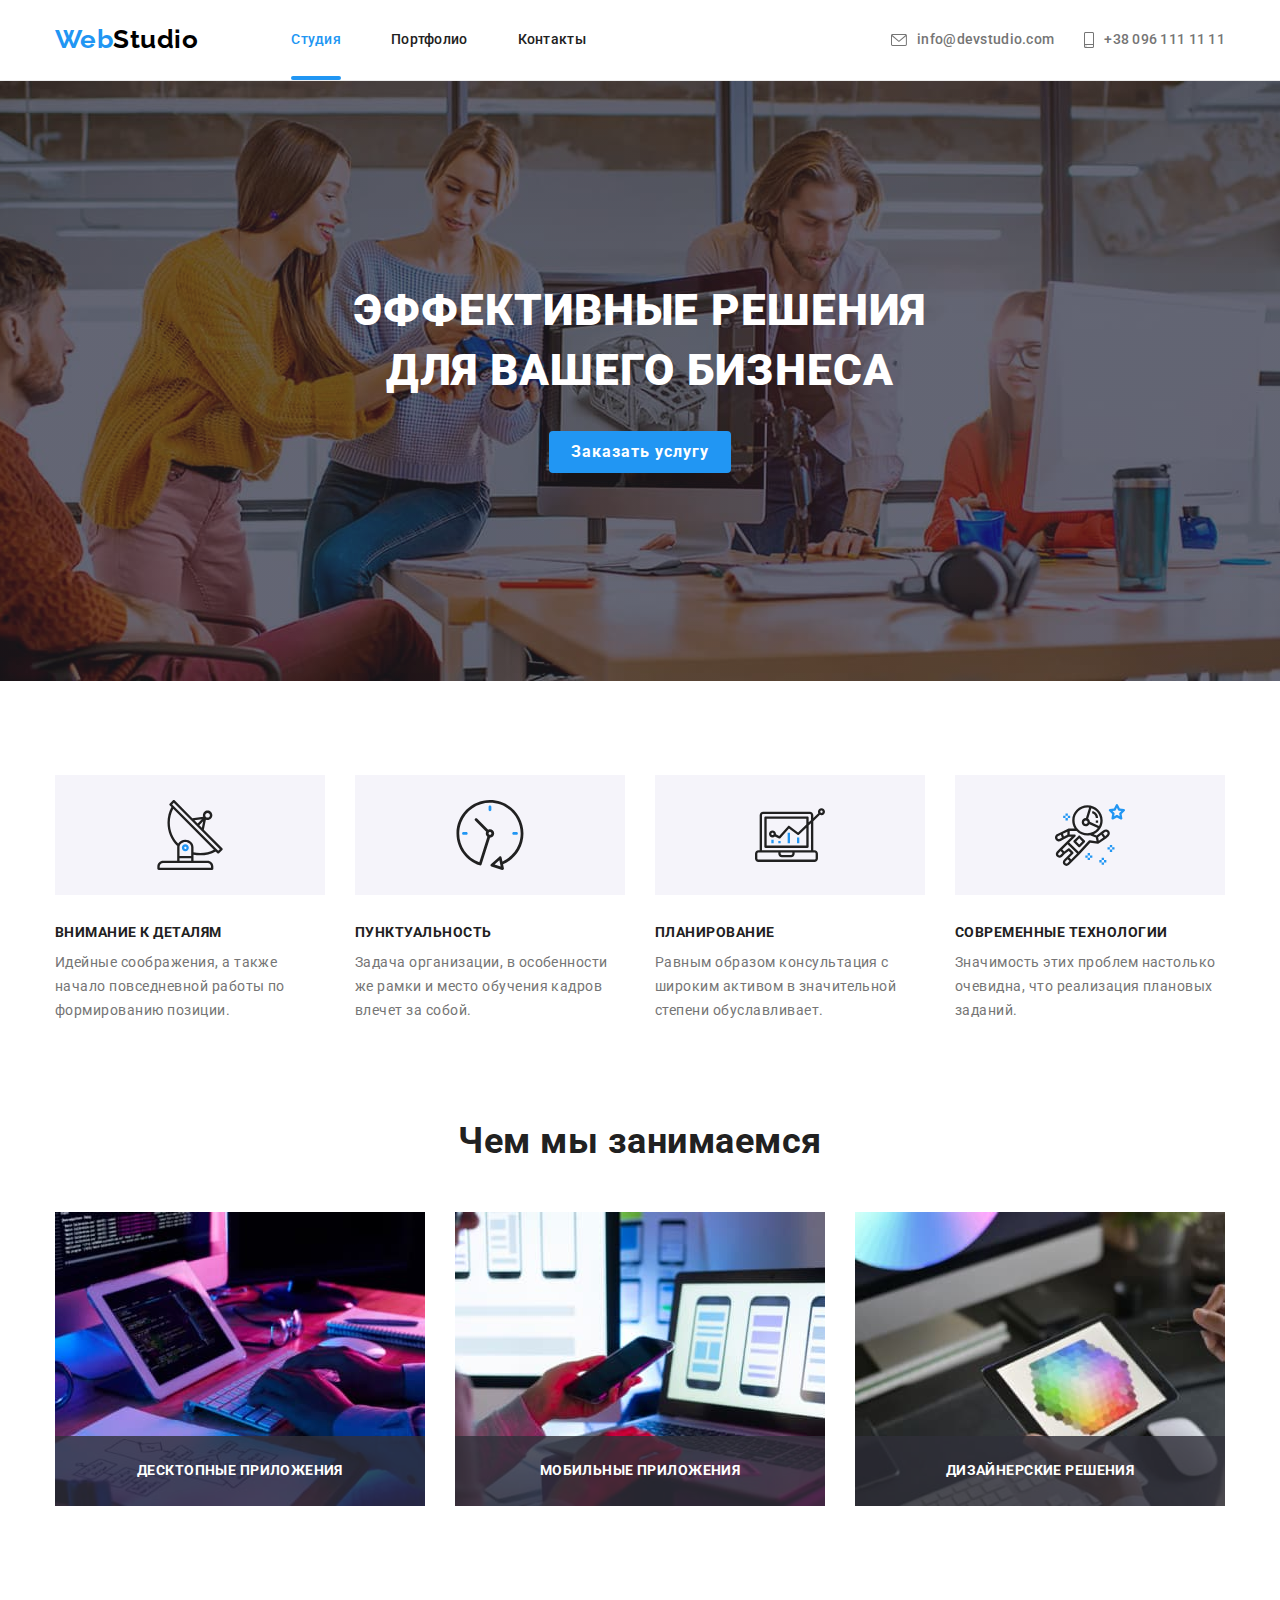
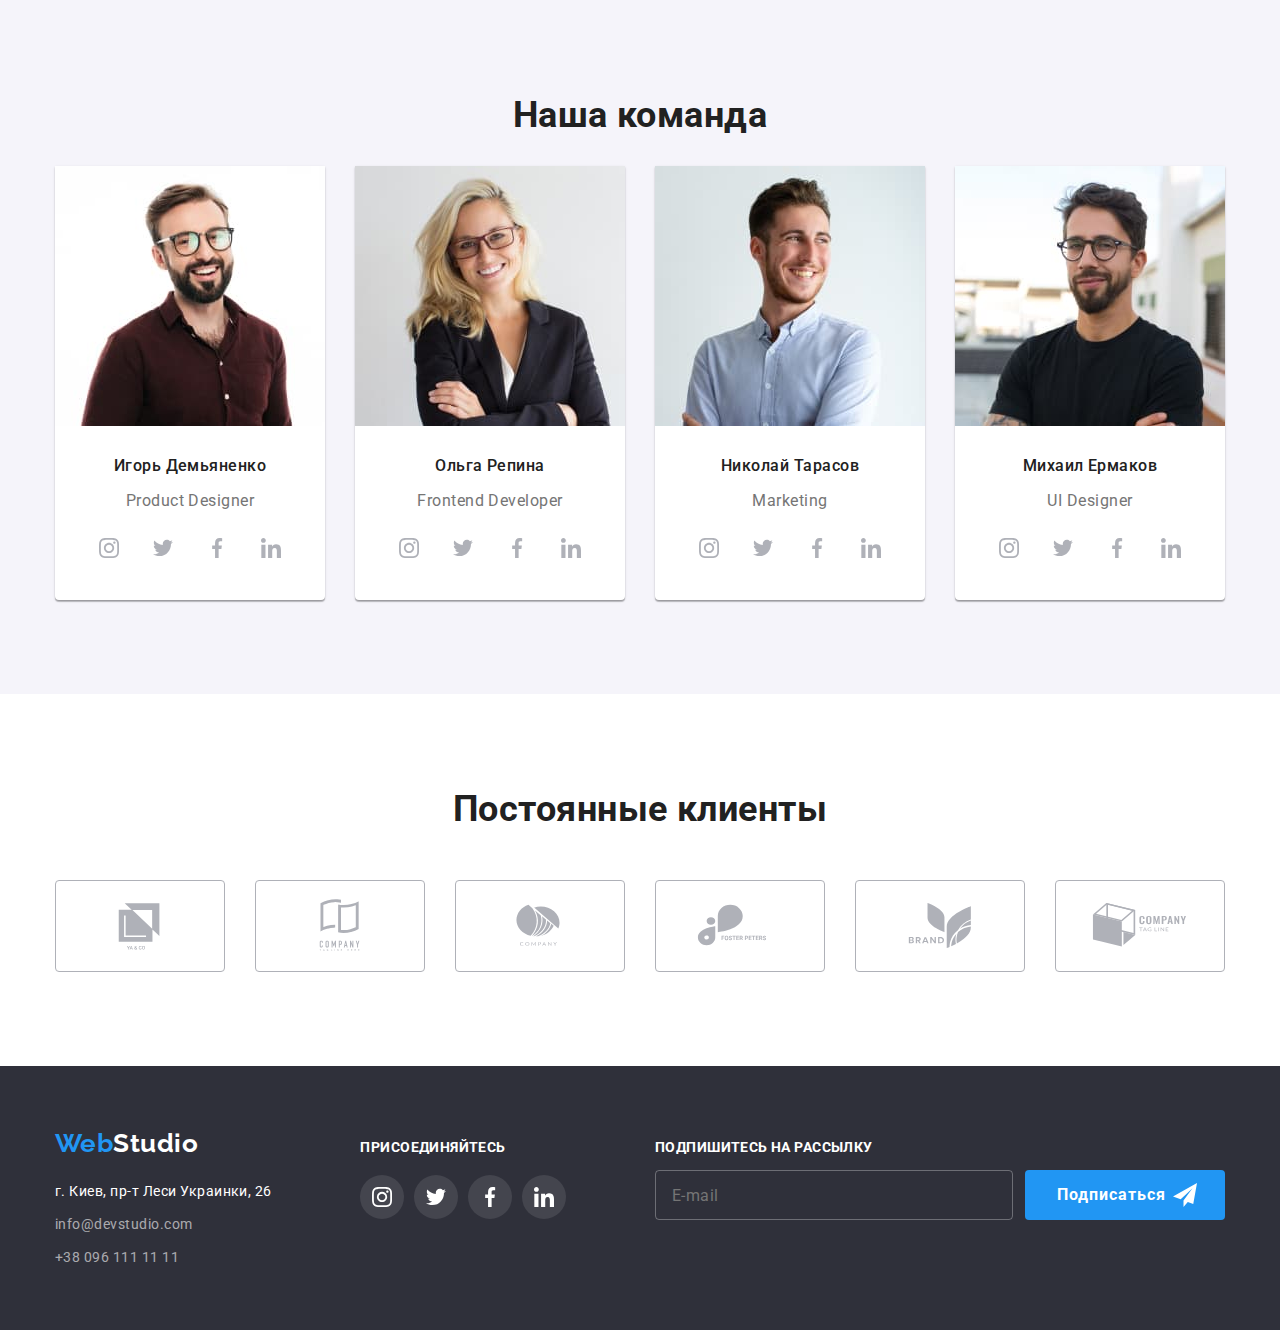
==== commit f65fa2a9: "Переделывает по правкам ментора" ====
--- a/index.html
+++ b/index.html
@@ -570,7 +570,7 @@
             </li>
           </ul>
         </div>
-        <div class="footer-form">
+        <div>
           <p class="footer-title">Подпишитесь на рассылку</p>
           <form>
             <div class="footer-label">
@@ -662,7 +662,7 @@
                 name="comment"
                 id="comment"
                 rows="10"
-                class="form-comment"
+                class="form-comment form-input"
                 placeholder="Введите текст"
               ></textarea>
             </div>
--- a/css/styles.css
+++ b/css/styles.css
@@ -608,13 +608,13 @@
 .footer-content {
   display: flex;
   align-items: baseline;
+  justify-content: space-between;
 }
 
 .footer-socials {
   display: block;
   align-items: center;
   justify-content: left;
-  margin-left: 70px;
 }
 
 .footer-socials-icons {
@@ -669,10 +669,6 @@
 
 .address-accent {
   color: var(--white-accent-color);
-}
-.footer-form {
-  margin-left: 93px;
-  
 }
 
 .footer-title {
@@ -698,9 +694,16 @@
   height: 50px;
   background-color: inherit;
   border: 1px solid rgba(255, 255, 255, 0.3);
-box-sizing: border-box;
-border-shadow (0px 4px 4px rgba(0, 0, 0, 0.15));
-border-radius: 4px;
+  box-sizing: border-box;
+  border-radius: 4px;
+  font-size: 16px;
+  line-height: 1.25px;
+  letter-spacing: 0.03em;
+  color: rgba(255, 255, 255, 0.6);
+}
+
+.footer-mail input::placeholder {
+  color: rgba(255, 255, 255, 0.6);
 }
 
 .footer-icon {
@@ -712,17 +715,17 @@
 
 .footer-btn {
   width: 200px;
-height: 50px;
-font-weight: bold;
-font-size: 16px;
-line-height: 1.87;
-display: flex;
-align-items: center;
-text-align: center;
-letter-spacing: 0.06em;
-cursor: pointer;
-
-color: #FFFFFF;
+  height: 50px;
+  font-weight: bold;
+  font-size: 16px;
+  line-height: 1.87;
+  display: flex;
+  align-items: center;
+  text-align: center;
+  letter-spacing: 0.06em;
+  cursor: pointer;
+
+  color: #ffffff;
 }
 
 /* Модальное окно*/
@@ -748,7 +751,7 @@
   position: absolute;
   top: 50%;
   left: 50%;
-  width: 100%;
+
   max-width: 528px;
   min-height: 581px;
   transform: translate(-50%, -50%) scale(1);
@@ -817,19 +820,27 @@
 
   display: inline-flex;
   fill: rgba(33, 33, 33, 1);
-}
-
-.form-input:focus-within > .form-icon {
-  fill: #2196f3;
+  transition: fill var(--animation);
+}
+
+.form-input:focus ~ .form-icon {
+  fill: var(--accent-color);
+}
+
+.form-input:focus-within {
+  border: 1px solid #2196f3;
 }
 
 .form-input {
   align-items: center;
   width: 100%;
-  height: 58px;
+  height: 40px;
   border: 1px solid rgba(33, 33, 33, 0.2);
+
   border-radius: 4px;
   padding-left: 42px;
+  outline: none;
+  transition: border var(--animation);
 }
 
 textarea {
@@ -838,13 +849,13 @@
 
 .form-comment {
   padding: 12px 16px;
+  min-height: 120px;
 }
 
 .form-field input::placeholder {
   font-size: 12px;
   line-height: 1.17;
   letter-spacing: 0.01em;
-
   color: rgba(117, 117, 117, 0.5);
 }
 
